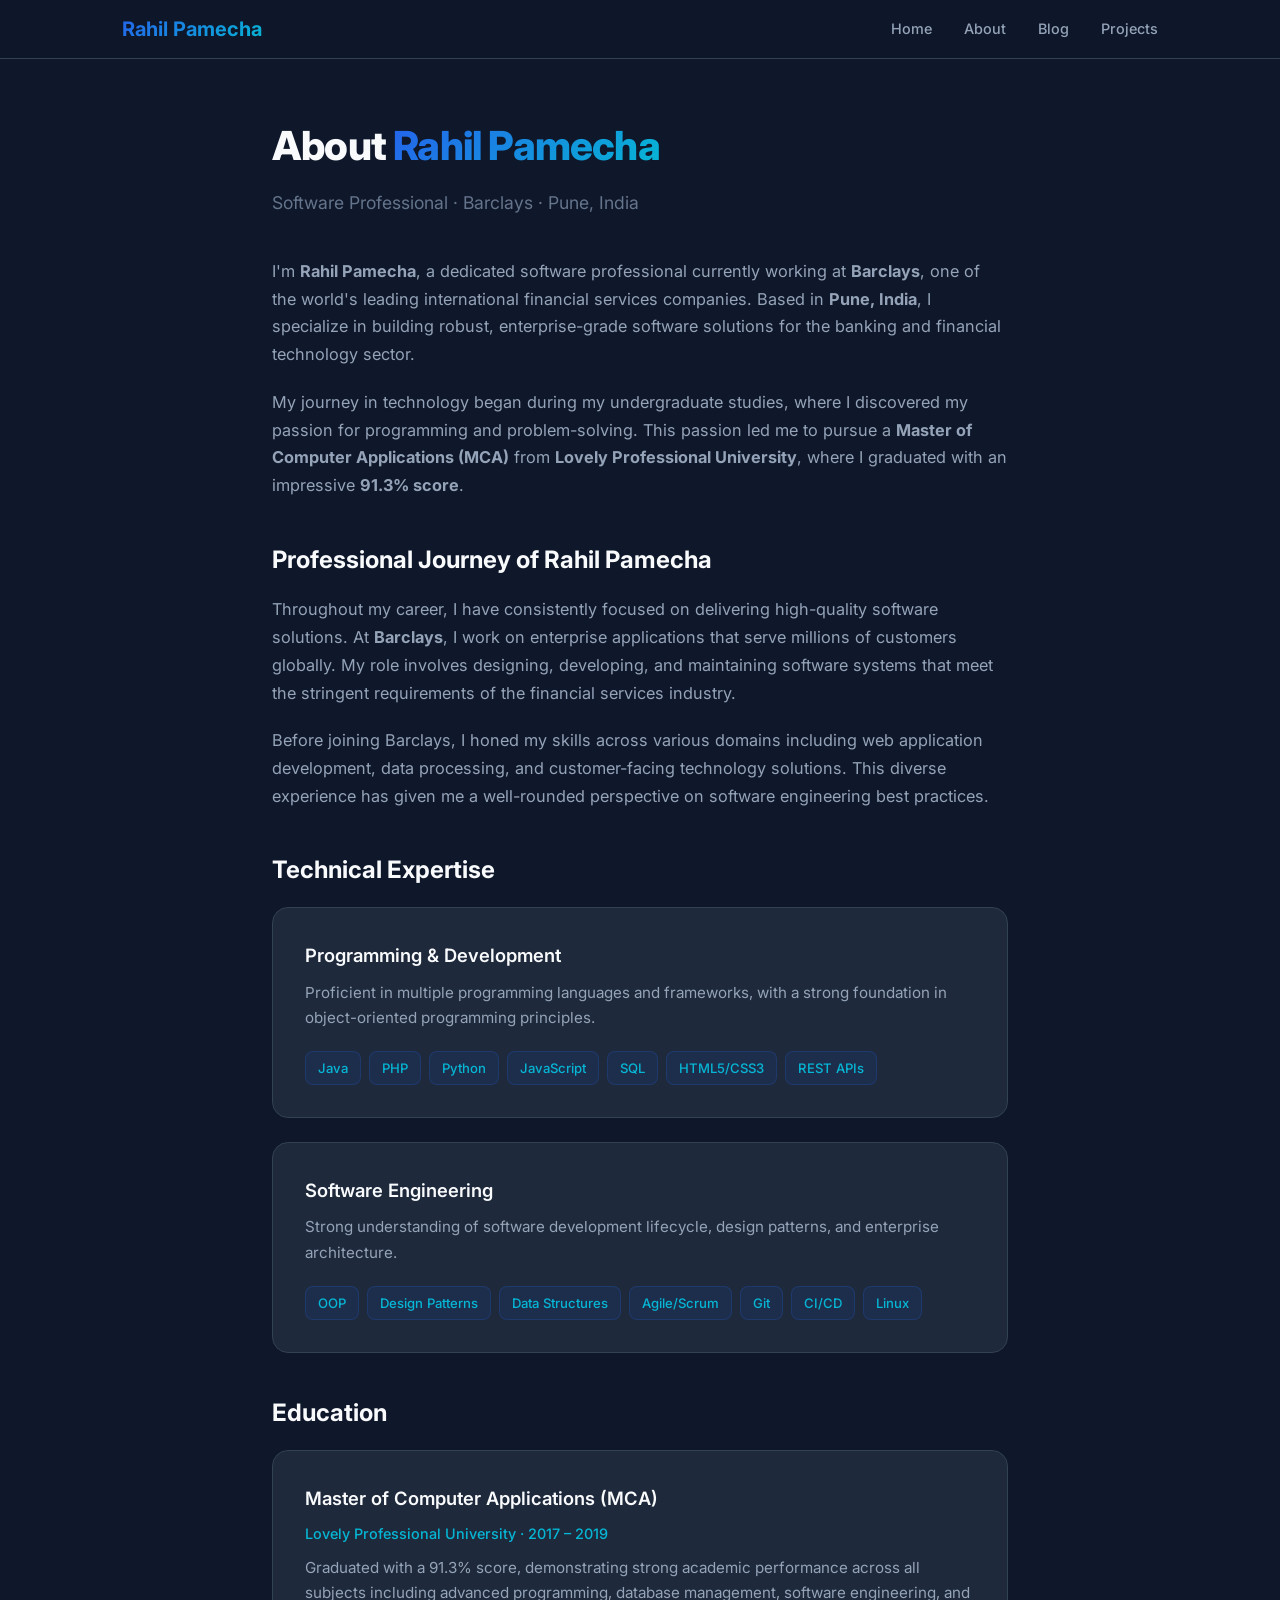
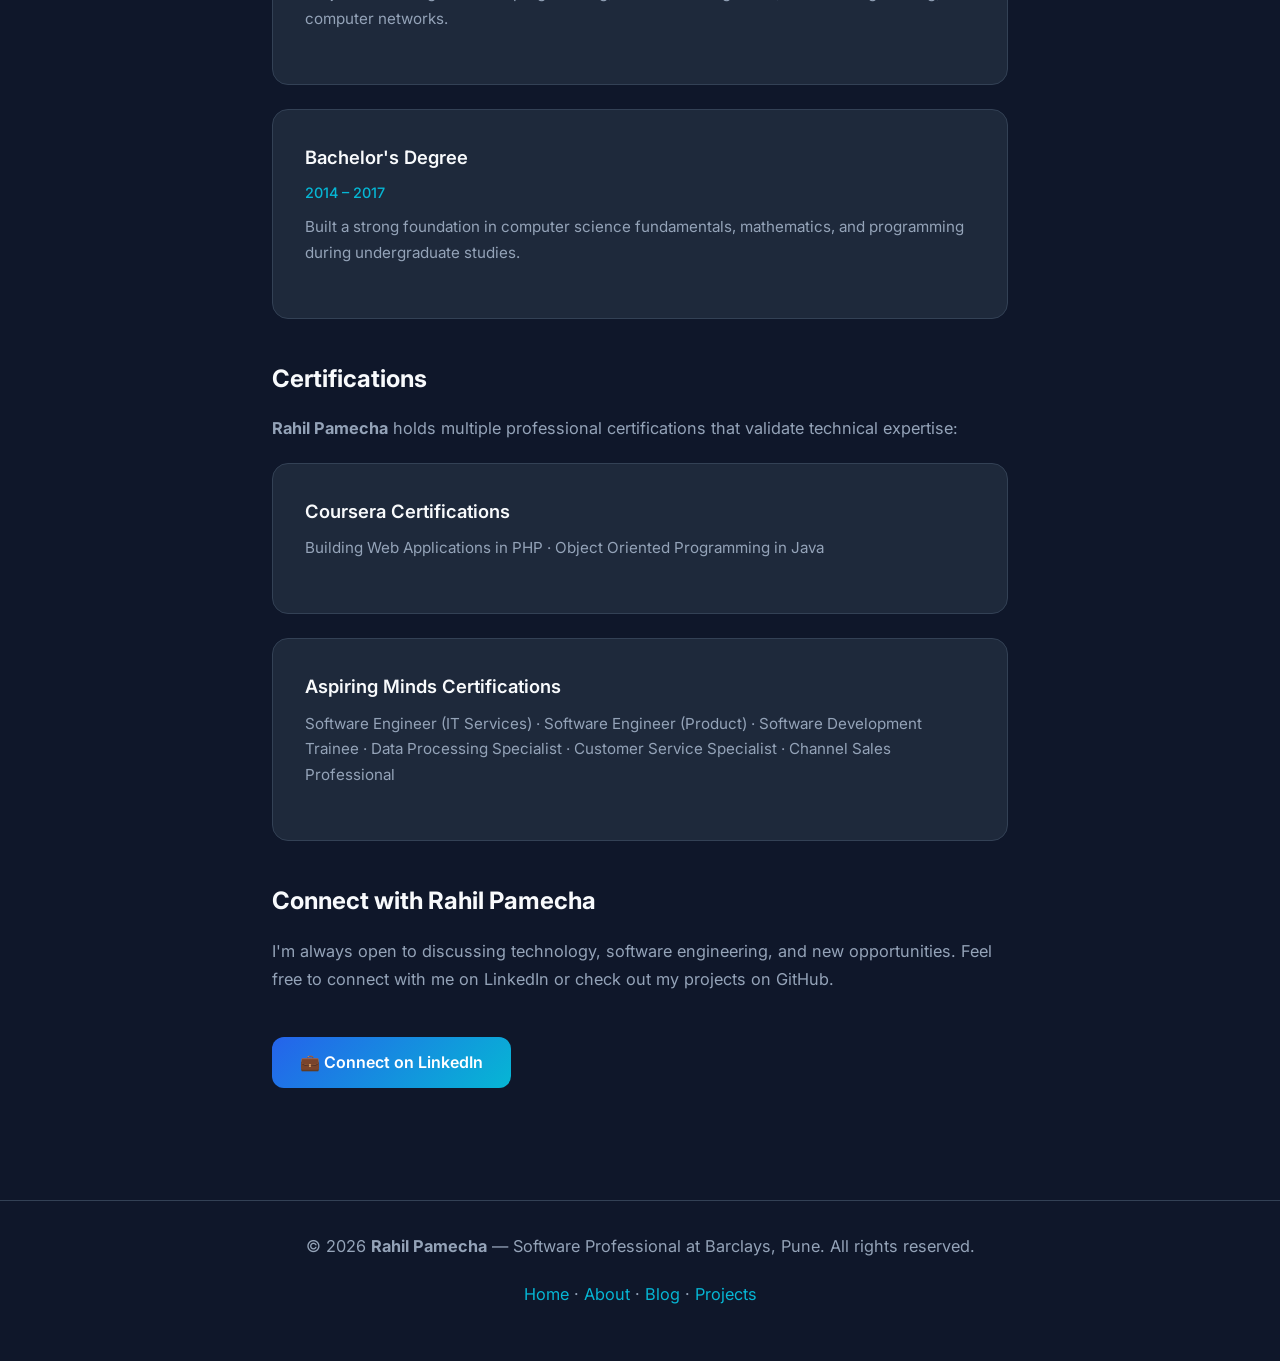
==== about.html @ 23deab93 "Add About, Blog, and Projects pages for SEO - updated sitemap" ====
<!DOCTYPE html>
<html lang="en">
<head>
    <meta charset="UTF-8">
    <meta name="viewport" content="width=device-width, initial-scale=1.0">
    <title>About Rahil Pamecha — Software Professional at Barclays, Pune</title>
    <meta name="description" content="Learn more about Rahil Pamecha — a software professional at Barclays, Pune. MCA graduate from Lovely Professional University with 91.3% score. Experienced in Java, PHP, web development, and enterprise software.">
    <meta name="keywords" content="Rahil Pamecha, About Rahil Pamecha, Rahil Pamecha Barclays, Rahil Pamecha Pune, Rahil Pamecha Software Engineer, Rahil Pamecha LPU">
    <meta name="author" content="Rahil Pamecha">
    <meta name="robots" content="index, follow">
    <meta name="google-site-verification" content="ayL37n2ZiwuXRQy0ONevMOcYsDTdZ2sj0wE-CNwsstM" />
    <link rel="canonical" href="https://rahilpamecha.github.io/about.html">

    <meta property="og:type" content="profile">
    <meta property="og:title" content="About Rahil Pamecha — Software Professional at Barclays">
    <meta property="og:description" content="Rahil Pamecha is a software professional at Barclays, Pune. MCA from LPU with expertise in software engineering.">
    <meta property="og:url" content="https://rahilpamecha.github.io/about.html">
    <meta property="profile:first_name" content="Rahil">
    <meta property="profile:last_name" content="Pamecha">

    <script type="application/ld+json">
    {
        "@context": "https://schema.org",
        "@type": "ProfilePage",
        "mainEntity": {
            "@type": "Person",
            "name": "Rahil Pamecha",
            "jobTitle": "Software Professional",
            "worksFor": {
                "@type": "Organization",
                "name": "Barclays"
            },
            "alumniOf": {
                "@type": "EducationalOrganization",
                "name": "Lovely Professional University"
            },
            "address": {
                "@type": "PostalAddress",
                "addressLocality": "Pune",
                "addressCountry": "IN"
            },
            "url": "https://rahilpamecha.github.io",
            "sameAs": [
                "https://in.linkedin.com/in/rahilpamecha",
                "https://github.com/rahilpamecha"
            ]
        }
    }
    </script>

    <link rel="preconnect" href="https://fonts.googleapis.com">
    <link rel="preconnect" href="https://fonts.gstatic.com" crossorigin>
    <link href="https://fonts.googleapis.com/css2?family=Inter:wght@300;400;500;600;700;800&display=swap" rel="stylesheet">
    <style>
        :root {
            --primary: #2563eb;
            --accent: #06b6d4;
            --bg-dark: #0f172a;
            --bg-card: #1e293b;
            --text-primary: #f8fafc;
            --text-secondary: #94a3b8;
            --text-muted: #64748b;
            --border: #334155;
            --gradient-1: linear-gradient(135deg, #2563eb, #06b6d4);
        }
        * { margin: 0; padding: 0; box-sizing: border-box; }
        body { font-family: 'Inter', sans-serif; background: var(--bg-dark); color: var(--text-primary); line-height: 1.7; }
        nav { position: fixed; top: 0; width: 100%; z-index: 1000; background: rgba(15,23,42,0.85); backdrop-filter: blur(20px); border-bottom: 1px solid var(--border); padding: 0.75rem 0; }
        .nav-container { max-width: 1100px; margin: 0 auto; padding: 0 2rem; display: flex; justify-content: space-between; align-items: center; }
        .nav-logo { font-size: 1.25rem; font-weight: 700; background: var(--gradient-1); -webkit-background-clip: text; -webkit-text-fill-color: transparent; text-decoration: none; }
        .nav-links { display: flex; list-style: none; gap: 2rem; }
        .nav-links a { color: var(--text-secondary); text-decoration: none; font-size: 0.9rem; font-weight: 500; transition: color 0.3s; }
        .nav-links a:hover { color: var(--text-primary); }
        .container { max-width: 800px; margin: 0 auto; padding: 7rem 2rem 4rem; }
        h1 { font-size: 2.5rem; font-weight: 800; margin-bottom: 0.5rem; letter-spacing: -0.02em; }
        h1 .highlight { background: var(--gradient-1); -webkit-background-clip: text; -webkit-text-fill-color: transparent; }
        .subtitle { color: var(--text-muted); font-size: 1.1rem; margin-bottom: 2.5rem; }
        h2 { font-size: 1.5rem; font-weight: 700; margin: 2.5rem 0 1rem; }
        p { color: var(--text-secondary); margin-bottom: 1.25rem; font-size: 1.02rem; }
        .card { background: var(--bg-card); padding: 2rem; border-radius: 16px; border: 1px solid var(--border); margin-bottom: 1.5rem; }
        .card h3 { font-size: 1.15rem; font-weight: 600; margin-bottom: 0.5rem; }
        .card .meta { color: var(--accent); font-size: 0.9rem; font-weight: 500; margin-bottom: 0.5rem; }
        .card p { font-size: 0.95rem; }
        .tags { display: flex; flex-wrap: wrap; gap: 0.5rem; margin-top: 1rem; }
        .tag { padding: 0.3rem 0.75rem; background: rgba(37,99,235,0.1); border: 1px solid rgba(37,99,235,0.2); border-radius: 8px; font-size: 0.82rem; color: var(--accent); font-weight: 500; }
        .cta { display: inline-flex; align-items: center; gap: 0.5rem; padding: 0.75rem 1.75rem; border-radius: 12px; background: var(--gradient-1); color: white; text-decoration: none; font-weight: 600; margin-top: 1.5rem; transition: transform 0.3s; }
        .cta:hover { transform: translateY(-2px); }
        footer { text-align: center; padding: 2rem; border-top: 1px solid var(--border); color: var(--text-muted); font-size: 0.85rem; margin-top: 3rem; }
        footer a { color: var(--accent); text-decoration: none; }
        @media (max-width: 768px) { h1 { font-size: 1.75rem; } .nav-links { display: none; } }
    </style>
</head>
<body>
    <nav>
        <div class="nav-container">
            <a href="index.html" class="nav-logo">Rahil Pamecha</a>
            <ul class="nav-links">
                <li><a href="index.html">Home</a></li>
                <li><a href="about.html">About</a></li>
                <li><a href="blog.html">Blog</a></li>
                <li><a href="projects.html">Projects</a></li>
            </ul>
        </div>
    </nav>

    <div class="container">
        <h1>About <span class="highlight">Rahil Pamecha</span></h1>
        <p class="subtitle">Software Professional · Barclays · Pune, India</p>

        <p>I'm <strong>Rahil Pamecha</strong>, a dedicated software professional currently working at <strong>Barclays</strong>, one of the world's leading international financial services companies. Based in <strong>Pune, India</strong>, I specialize in building robust, enterprise-grade software solutions for the banking and financial technology sector.</p>

        <p>My journey in technology began during my undergraduate studies, where I discovered my passion for programming and problem-solving. This passion led me to pursue a <strong>Master of Computer Applications (MCA)</strong> from <strong>Lovely Professional University</strong>, where I graduated with an impressive <strong>91.3% score</strong>.</p>

        <h2>Professional Journey of Rahil Pamecha</h2>

        <p>Throughout my career, I have consistently focused on delivering high-quality software solutions. At <strong>Barclays</strong>, I work on enterprise applications that serve millions of customers globally. My role involves designing, developing, and maintaining software systems that meet the stringent requirements of the financial services industry.</p>

        <p>Before joining Barclays, I honed my skills across various domains including web application development, data processing, and customer-facing technology solutions. This diverse experience has given me a well-rounded perspective on software engineering best practices.</p>

        <h2>Technical Expertise</h2>

        <div class="card">
            <h3>Programming & Development</h3>
            <p>Proficient in multiple programming languages and frameworks, with a strong foundation in object-oriented programming principles.</p>
            <div class="tags">
                <span class="tag">Java</span>
                <span class="tag">PHP</span>
                <span class="tag">Python</span>
                <span class="tag">JavaScript</span>
                <span class="tag">SQL</span>
                <span class="tag">HTML5/CSS3</span>
                <span class="tag">REST APIs</span>
            </div>
        </div>

        <div class="card">
            <h3>Software Engineering</h3>
            <p>Strong understanding of software development lifecycle, design patterns, and enterprise architecture.</p>
            <div class="tags">
                <span class="tag">OOP</span>
                <span class="tag">Design Patterns</span>
                <span class="tag">Data Structures</span>
                <span class="tag">Agile/Scrum</span>
                <span class="tag">Git</span>
                <span class="tag">CI/CD</span>
                <span class="tag">Linux</span>
            </div>
        </div>

        <h2>Education</h2>

        <div class="card">
            <h3>Master of Computer Applications (MCA)</h3>
            <div class="meta">Lovely Professional University · 2017 – 2019</div>
            <p>Graduated with a 91.3% score, demonstrating strong academic performance across all subjects including advanced programming, database management, software engineering, and computer networks.</p>
        </div>

        <div class="card">
            <h3>Bachelor's Degree</h3>
            <div class="meta">2014 – 2017</div>
            <p>Built a strong foundation in computer science fundamentals, mathematics, and programming during undergraduate studies.</p>
        </div>

        <h2>Certifications</h2>

        <p><strong>Rahil Pamecha</strong> holds multiple professional certifications that validate technical expertise:</p>

        <div class="card">
            <h3>Coursera Certifications</h3>
            <p>Building Web Applications in PHP · Object Oriented Programming in Java</p>
        </div>

        <div class="card">
            <h3>Aspiring Minds Certifications</h3>
            <p>Software Engineer (IT Services) · Software Engineer (Product) · Software Development Trainee · Data Processing Specialist · Customer Service Specialist · Channel Sales Professional</p>
        </div>

        <h2>Connect with Rahil Pamecha</h2>

        <p>I'm always open to discussing technology, software engineering, and new opportunities. Feel free to connect with me on LinkedIn or check out my projects on GitHub.</p>

        <a href="https://in.linkedin.com/in/rahilpamecha" class="cta" target="_blank" rel="noopener noreferrer">💼 Connect on LinkedIn</a>
    </div>

    <footer>
        <p>&copy; 2026 <strong>Rahil Pamecha</strong> — Software Professional at Barclays, Pune. All rights reserved.</p>
        <p style="margin-top: 0.5rem;">
            <a href="index.html">Home</a> · <a href="about.html">About</a> · <a href="blog.html">Blog</a> · <a href="projects.html">Projects</a>
        </p>
    </footer>
</body>
</html>
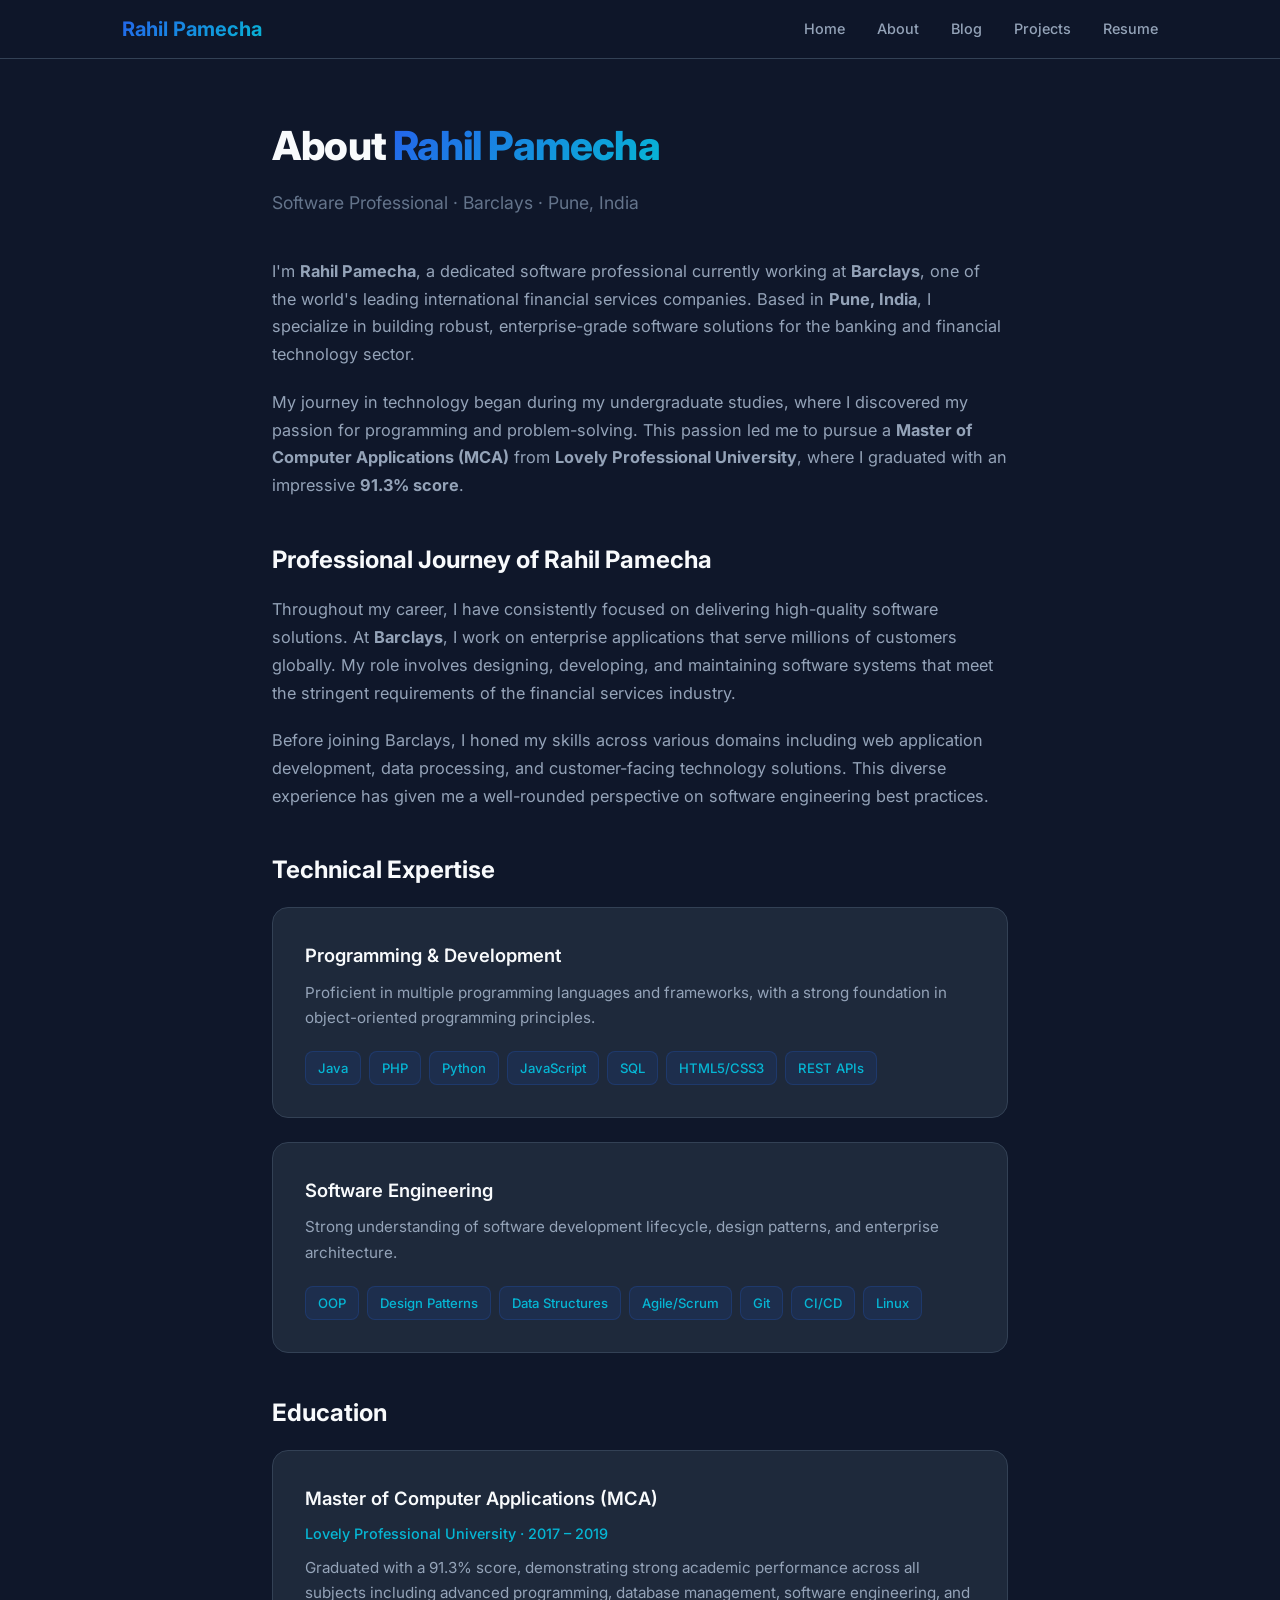
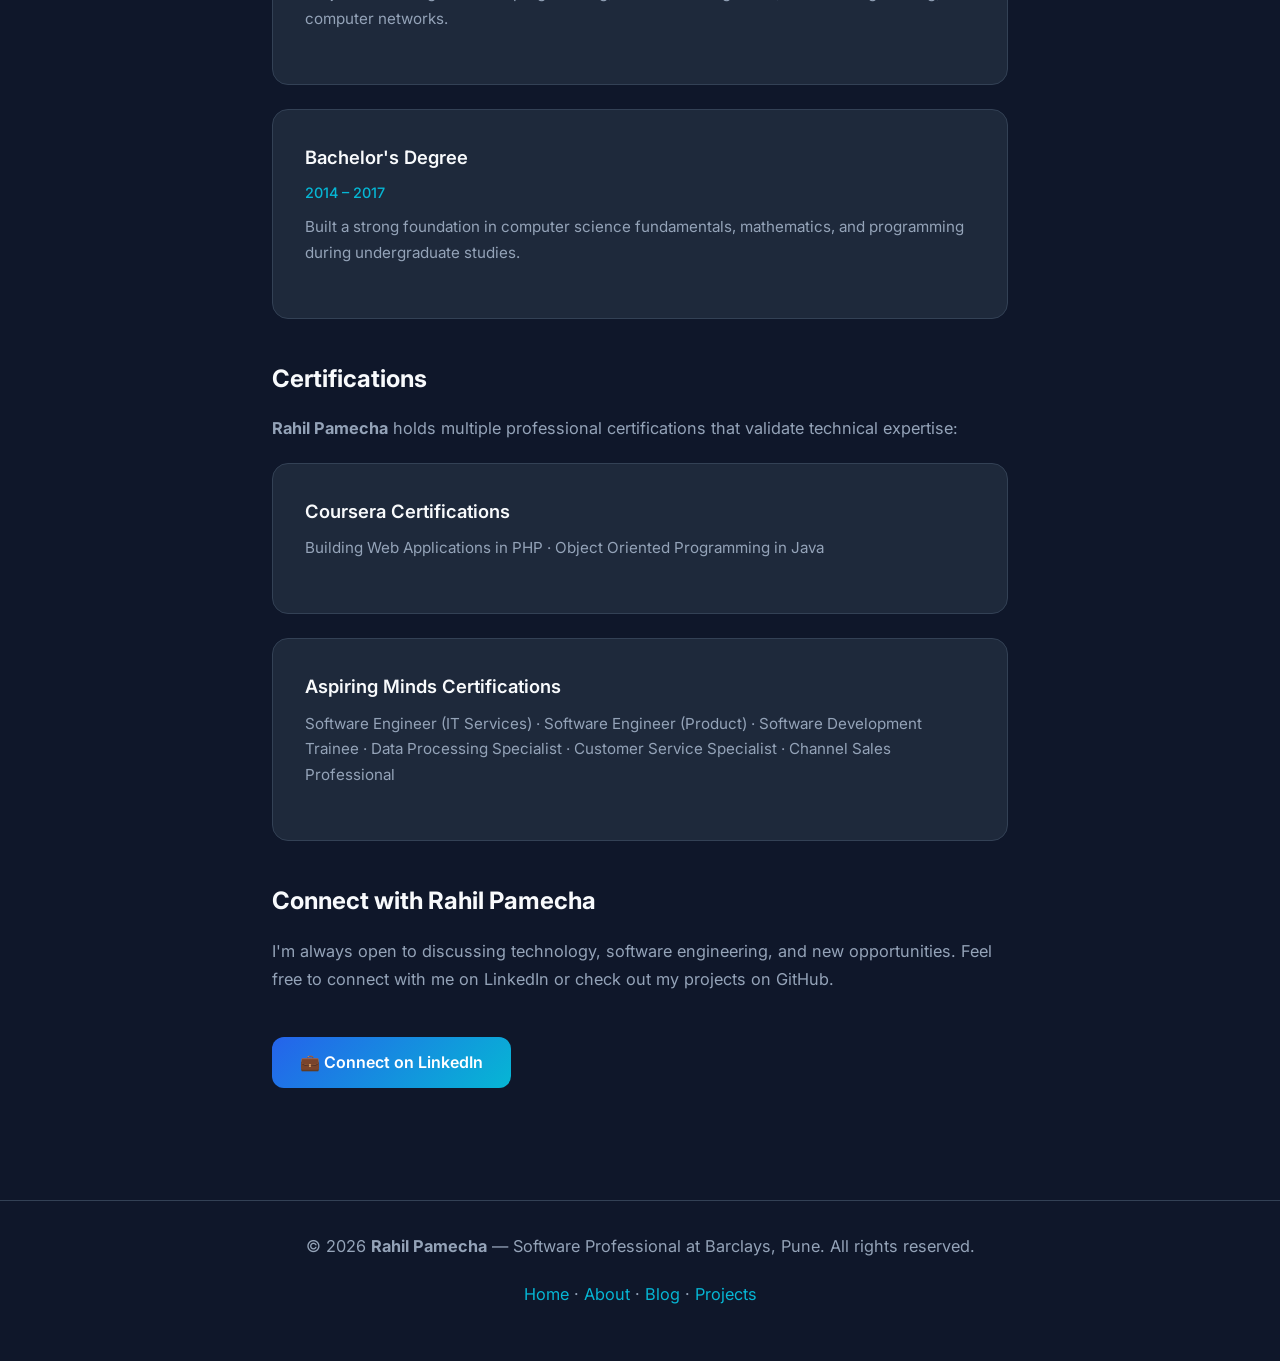
==== commit f24def19: "Add Resume page, update nav across all pages, update sitemap" ====
--- a/about.html
+++ b/about.html
@@ -99,6 +99,7 @@
                 <li><a href="about.html">About</a></li>
                 <li><a href="blog.html">Blog</a></li>
                 <li><a href="projects.html">Projects</a></li>
+                <li><a href="resume.html">Resume</a></li>
             </ul>
         </div>
     </nav>
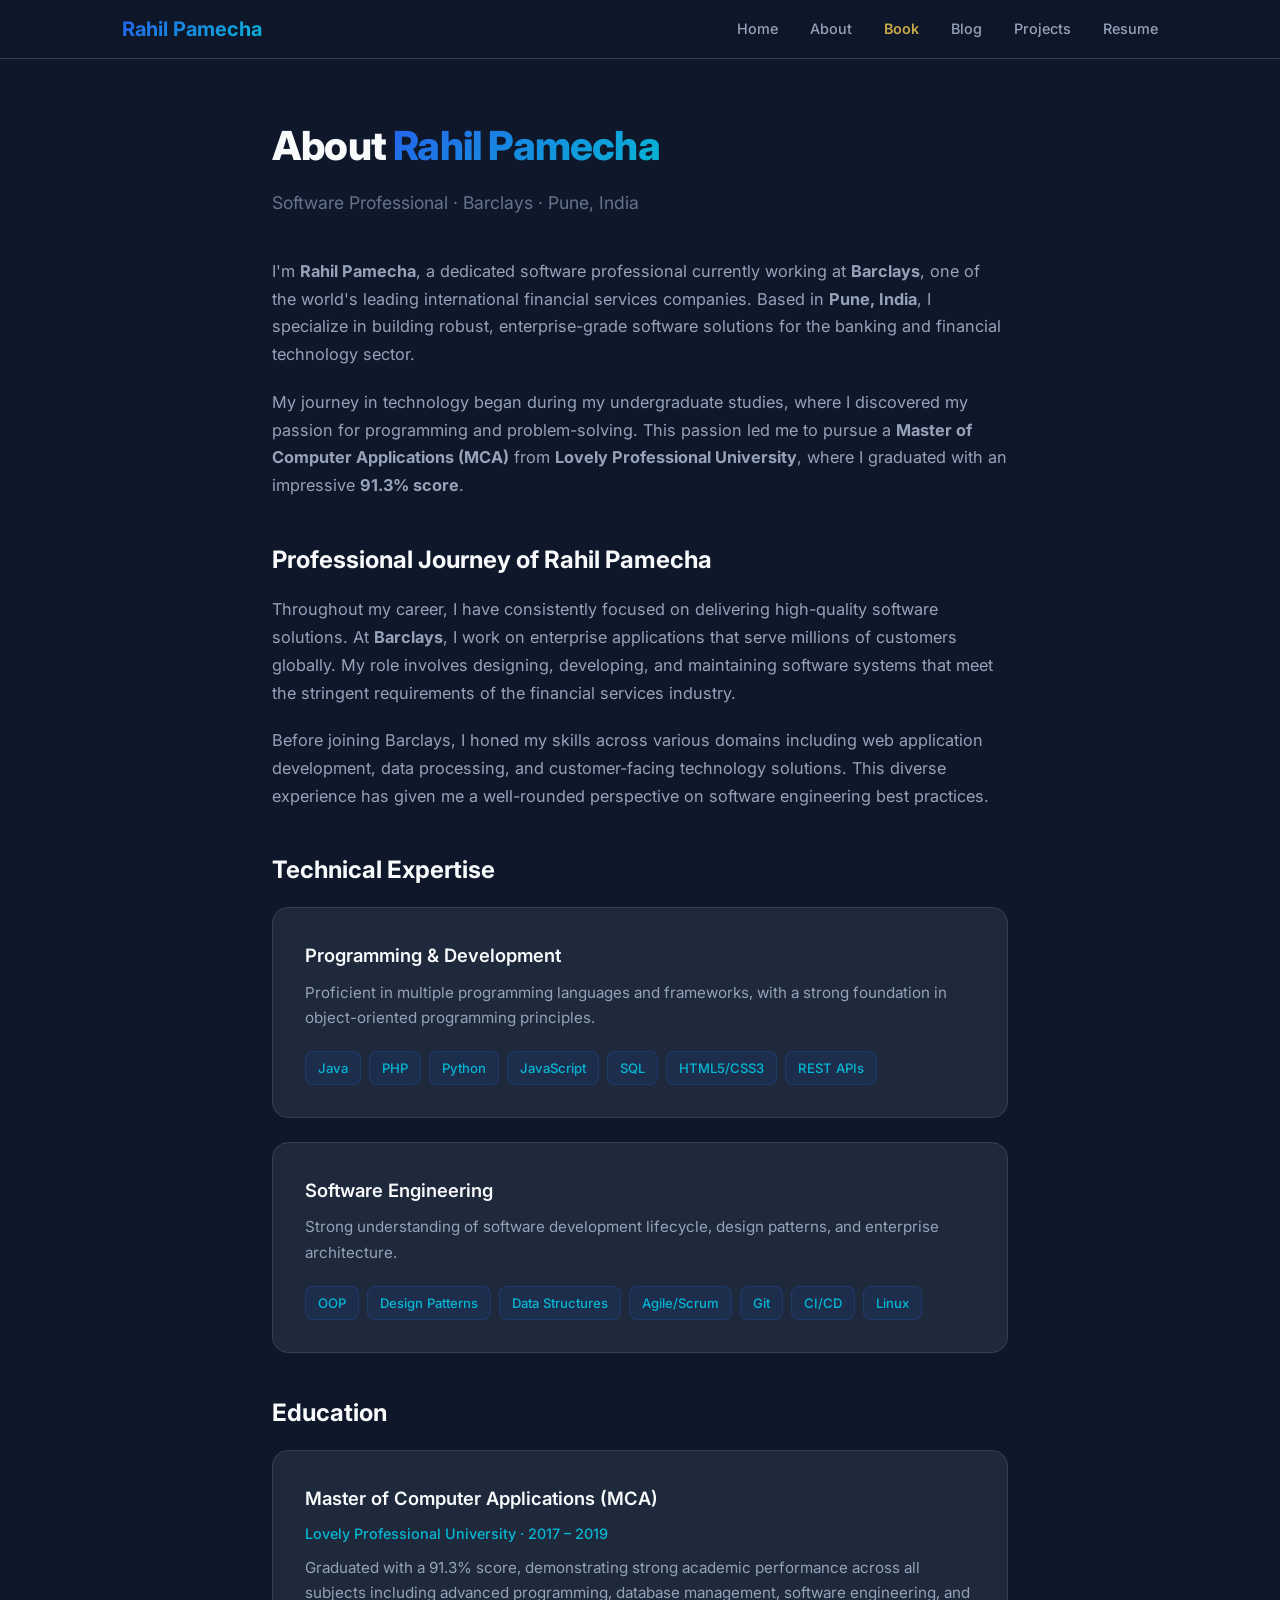
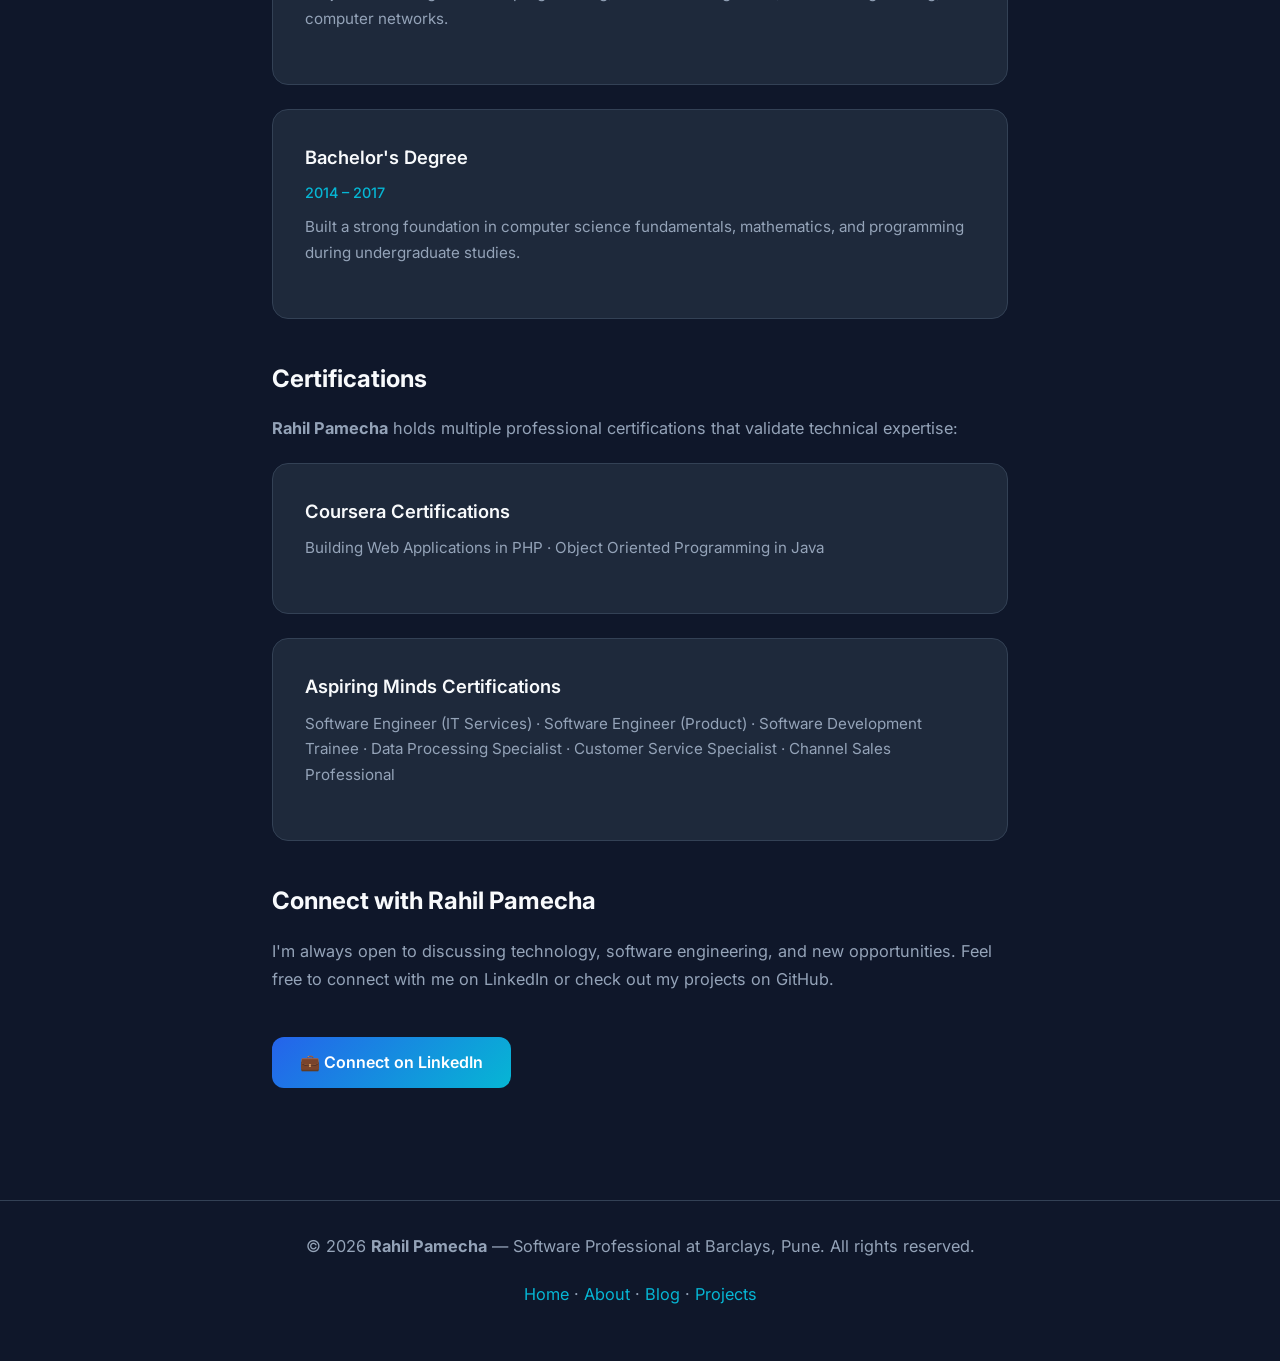
==== commit b2246102: "Add Book page for 'Of All The Times' by Rahil Pamecha, update navigation and sitemap" ====
--- a/about.html
+++ b/about.html
@@ -97,6 +97,7 @@
             <ul class="nav-links">
                 <li><a href="index.html">Home</a></li>
                 <li><a href="about.html">About</a></li>
+                <li><a href="book.html" style="color: #c9a84c; font-weight: 600;">Book</a></li>
                 <li><a href="blog.html">Blog</a></li>
                 <li><a href="projects.html">Projects</a></li>
                 <li><a href="resume.html">Resume</a></li>
